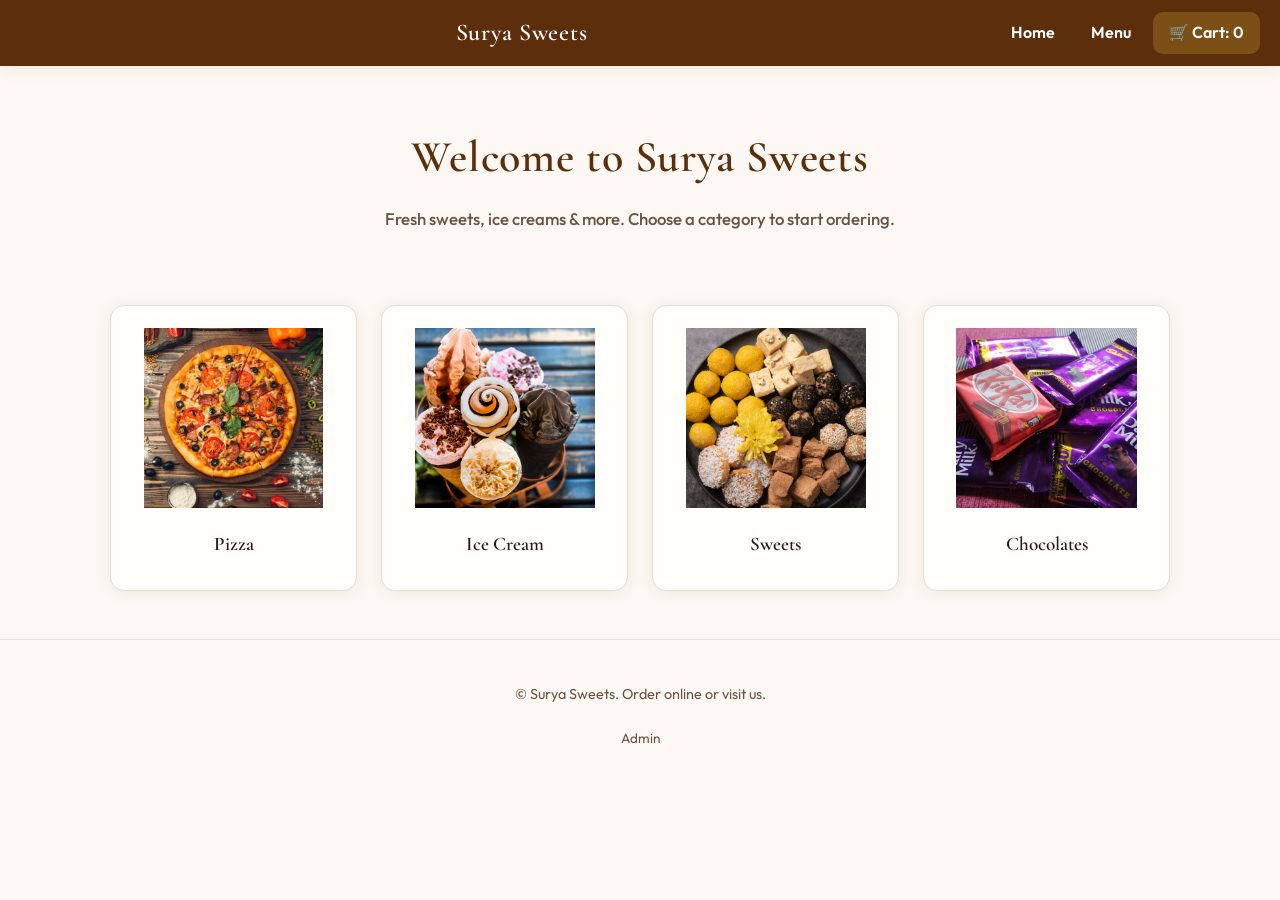
==== index.html @ 2d8f79e2 "Initial commit - SuryaSweets project" ====
<!DOCTYPE html>
<html lang="en">
<head>
    <meta charset="UTF-8">
    <meta name="viewport" content="width=device-width, initial-scale=1.0">
    <title>Surya Sweets</title>
    <link rel="preconnect" href="https://fonts.googleapis.com">
    <link rel="preconnect" href="https://fonts.gstatic.com" crossorigin>
    <link href="https://fonts.googleapis.com/css2?family=Cormorant+Garamond:wght@500;600;700&family=Outfit:wght@400;500;600;700&display=swap" rel="stylesheet">
    <link rel="stylesheet" href="css/style.css">
</head>
<body>

    <!-- Navbar -->
    <header>
        <span class="back-btn placeholder"></span>
        <a href="index.html" class="logo">Surya Sweets</a>
        <button class="nav-toggle" id="navToggle" aria-label="Open menu">
            <span></span><span></span><span></span>
        </button>
        <nav class="main-nav" id="mainNav">
            <a href="index.html">Home</a>
            <a href="menu.html">Menu</a>
            <a href="menu.html" class="cart-link">🛒 Cart: <span id="cartCount">0</span></a>
        </nav>
    </header>

    <!-- Hero Section -->
    <section class="hero">
        <h1>Welcome to Surya Sweets</h1>
        <p>Fresh sweets, ice creams & more. Choose a category to start ordering.</p>
    </section>

    <!-- Category Section -->
    <section class="categories" id="categoryContainer"></section>

    <footer class="site-footer">
        <p>© Surya Sweets. Order online or visit us.</p>
        <a href="admin.html" class="admin-link">Admin</a>
    </footer>

    <script src="js/data.js"></script>
    <script src="js/nav.js"></script>
    <script src="js/script.js"></script>
</body>
</html>
---- css/style.css ----
/* ===== Base & Variables ===== */
:root {
    --color-primary: #8B4513;
    --color-primary-dark: #5D2E0C;
    --color-accent: #C9A227;
    --color-gold: #D4AF37;
    --color-bg: #FDF8F3;
    --color-card: #FFFEFB;
    --color-text: #2C1810;
    --color-muted: #6B5344;
    --color-border: #E8DDD4;
    --shadow: 0 2px 16px rgba(93,46,12,0.08);
    --shadow-hover: 0 8px 32px rgba(93,46,12,0.12);
    --radius: 14px;
    --radius-sm: 10px;
    --font-head: 'Cormorant Garamond', Georgia, serif;
    --font-body: 'Outfit', system-ui, sans-serif;
}

* {
    box-sizing: border-box;
}

body {
    margin: 0;
    font-family: var(--font-body);
    background-color: var(--color-bg);
    color: var(--color-text);
    line-height: 1.6;
    min-height: 100vh;
}

/* ===== Header & Nav ===== */
header {
    display: flex;
    justify-content: space-between;
    align-items: center;
    padding: 12px 20px;
    background: var(--color-primary-dark);
    color: #fff;
    box-shadow: var(--shadow);
    position: sticky;
    top: 0;
    z-index: 100;
}

.back-btn {
    font-size: 0.95rem;
    font-weight: 600;
    color: var(--color-gold);
    text-decoration: none;
    padding: 6px 12px;
    border: 1px solid rgba(212,175,55,0.4);
    border-radius: var(--radius-sm);
}

.back-btn:hover {
    background: rgba(212,175,55,0.15);
    color: #fff;
}

.back-btn.placeholder {
    color: transparent;
    border-color: transparent;
    pointer-events: none;
}

.logo {
    font-family: var(--font-head);
    font-size: 1.5rem;
    font-weight: 600;
    letter-spacing: 0.03em;
    color: #fff;
    text-decoration: none;
}

.logo:hover {
    color: var(--color-gold);
}

.main-nav {
    display: flex;
    align-items: center;
    gap: 8px;
}

.main-nav a {
    color: white;
    text-decoration: none;
    padding: 8px 14px;
    border-radius: var(--radius-sm);
    font-weight: 600;
    transition: background 0.2s;
}

.main-nav a:hover {
    background: rgba(255,255,255,0.2);
}

.cart-link {
    background: rgba(212,175,55,0.25);
    padding: 8px 16px !important;
    border-radius: 999px;
}

/* Mobile nav toggle */
.nav-toggle {
    display: none;
    flex-direction: column;
    justify-content: center;
    gap: 5px;
    width: 40px;
    height: 40px;
    padding: 8px;
    background: transparent;
    border: none;
    cursor: pointer;
    border-radius: var(--radius-sm);
}

.nav-toggle span {
    display: block;
    height: 3px;
    background: white;
    border-radius: 2px;
    transition: 0.3s;
}

.nav-toggle.active span:nth-child(1) {
    transform: rotate(45deg) translate(5px, 5px);
}

.nav-toggle.active span:nth-child(2) {
    opacity: 0;
}

.nav-toggle.active span:nth-child(3) {
    transform: rotate(-45deg) translate(5px, -5px);
}

@media (max-width: 768px) {
    .nav-toggle {
        display: flex;
    }

    .main-nav {
        position: absolute;
        top: 100%;
        left: 0;
        right: 0;
        flex-direction: column;
        background: var(--color-primary-dark);
        padding: 16px;
        gap: 4px;
        box-shadow: var(--shadow);
        transform: translateY(-10px);
        opacity: 0;
        visibility: hidden;
        pointer-events: none;
        transition: 0.25s ease;
    }

    .main-nav.open {
        transform: translateY(0);
        opacity: 1;
        visibility: visible;
        pointer-events: auto;
    }

    .main-nav a {
        width: 100%;
        text-align: center;
        padding: 12px;
    }
}

/* ===== Hero ===== */
.hero {
    text-align: center;
    padding: 56px 24px 48px;
    max-width: 580px;
    margin: 0 auto;
}

.hero h1 {
    font-family: var(--font-head);
    font-size: clamp(2rem, 5vw, 2.75rem);
    font-weight: 600;
    margin: 0 0 14px;
    color: var(--color-primary-dark);
    letter-spacing: 0.02em;
}

.hero p {
    margin: 0;
    color: var(--color-muted);
    font-size: 1.05rem;
    font-weight: 500;
}

/* ===== Categories Grid ===== */
.categories {
    display: grid;
    grid-template-columns: repeat(auto-fit, minmax(240px, 1fr));
    gap: 24px;
    padding: 24px 20px 48px;
    max-width: 1100px;
    margin: 0 auto;
}

.card {
    background: var(--color-card);
    padding: 22px;
    text-align: center;
    border-radius: var(--radius);
    box-shadow: var(--shadow);
    cursor: pointer;
    transition: transform 0.25s, box-shadow 0.25s;
    border: 1px solid var(--color-border);
}

.card:hover {
    transform: translateY(-5px);
    box-shadow: var(--shadow-hover);
}

.card img {
    width: 100%;
    height: 180px;
    object-fit: contain;
    margin-bottom: 14px;
}

.card h3 {
    font-family: var(--font-head);
    font-size: 1.2rem;
    font-weight: 600;
    margin: 0 0 8px;
}

.card p {
    margin: 0;
    color: var(--color-muted);
    font-size: 0.95rem;
}

/* ===== Menu Page Layout ===== */
.menu-page {
    max-width: 1200px;
    margin: 0 auto;
    padding: 20px;
}

.category-title {
    font-family: var(--font-head);
    text-align: center;
    margin: 28px 0 24px;
    font-size: 1.65rem;
    font-weight: 600;
    color: var(--color-primary-dark);
}

.products-grid {
    margin-bottom: 32px;
}

/* Product card extra (price, qty) */
.card .item-total {
    font-weight: 600;
    color: var(--color-primary) !important;
    margin-top: 8px !important;
}

/* Qty box ===== */
.qty-box {
    display: flex;
    align-items: center;
    justify-content: center;
    gap: 12px;
    margin: 12px 0;
}

.qty-box .minus,
.qty-box .plus {
    width: 36px;
    height: 36px;
    border: none;
    border-radius: 50%;
    background: var(--color-primary);
    color: white;
    font-size: 1.25rem;
    font-weight: bold;
    cursor: pointer;
    line-height: 1;
    transition: background 0.2s;
}

.qty-box .minus:hover,
.qty-box .plus:hover {
    background: var(--color-primary-dark);
}

.qty-box .minus:disabled,
.qty-box .plus:disabled {
    opacity: 0.5;
    cursor: not-allowed;
}

.qty-box .qty {
    min-width: 28px;
    font-weight: 700;
    font-size: 1.1rem;
}

/* ===== Order Sidebar ===== */
.order-sidebar {
    background: var(--color-card);
    border-radius: var(--radius);
    padding: 24px;
    box-shadow: var(--shadow);
    margin-top: 24px;
    border: 1px solid var(--color-border);
}

.order-summary h3 {
    margin: 0 0 12px;
    font-size: 1.2rem;
}

.order-summary ul {
    list-style: none;
    padding: 0;
    margin: 0 0 12px;
}

.order-summary ul li {
    padding: 6px 0;
    border-bottom: 1px solid #f0f0f0;
}

.grand-total-text {
    font-size: 1.15rem;
    font-weight: 700;
    margin: 12px 0 16px !important;
    color: var(--color-primary);
}

.order-actions {
    display: flex;
    flex-wrap: wrap;
    gap: 12px;
    margin-top: 16px;
}

.btn {
    padding: 10px 20px;
    border-radius: var(--radius-sm);
    font-weight: 600;
    cursor: pointer;
    border: none;
    font-size: 0.95rem;
    transition: background 0.2s;
}

.btn-secondary {
    background: var(--color-border);
    color: var(--color-text);
    text-decoration: none;
}

.btn-secondary:hover {
    background: #D4C9BC;
}

.checkout-btn {
    padding: 12px 24px;
    font-size: 1rem;
    background: var(--color-primary-dark);
    color: white;
    border: none;
    border-radius: var(--radius-sm);
    cursor: pointer;
    font-weight: 600;
    transition: background 0.2s;
}

.checkout-btn:hover {
    background: var(--color-primary);
}

.print-btn {
    background: var(--color-primary);
}

.print-btn:hover {
    background: var(--color-primary-dark);
}

/* ===== Order Confirmation Page ===== */
.order-confirm-page {
    max-width: 520px;
    margin: 0 auto;
    padding: 32px 20px;
    text-align: center;
}

.confirm-title {
    font-family: var(--font-head);
    font-size: 1.85rem;
    font-weight: 600;
    margin-bottom: 16px;
    color: var(--color-primary-dark);
}

.order-meta {
    margin: 8px 0;
    color: var(--color-muted);
}

.order-summary-final {
    margin-top: 28px;
    text-align: left;
}

.order-summary-final h3 {
    text-align: center;
}

.final-total {
    margin-top: 16px;
    color: var(--color-primary);
}

.order-confirm-page .order-actions {
    justify-content: center;
    margin-top: 24px;
}

.order-confirm-page .btn-secondary {
    display: inline-block;
    text-decoration: none;
    line-height: 2.6;
}

/* ===== Footer ===== */
.site-footer {
    text-align: center;
    padding: 28px 20px;
    color: var(--color-muted);
    font-size: 0.9rem;
    border-top: 1px solid var(--color-border);
}

.site-footer .admin-link {
    display: inline-block;
    margin-top: 8px;
    font-size: 0.85rem;
    color: var(--color-muted);
    text-decoration: none;
}

.site-footer .admin-link:hover {
    color: var(--color-primary);
}

/* ===== Responsive ===== */
@media (min-width: 769px) {
    .menu-page {
        display: grid;
        grid-template-columns: 1fr 320px;
        gap: 32px;
        align-items: start;
    }

    .menu-page .category-title,
    .menu-page .products-grid {
        grid-column: 1;
    }

    .menu-page .order-sidebar {
        grid-column: 2;
        grid-row: 1 / 3;
        margin-top: 0;
        position: sticky;
        top: 90px;
    }
}

@media (max-width: 480px) {
    .categories {
        grid-template-columns: 1fr;
        padding: 16px;
    }

    .card img {
        height: 160px;
    }

    .hero {
        padding: 32px 16px;
    }
}

/* ===== Payment Page ===== */
.payment-page {
    max-width: 420px;
    margin: 0 auto;
    padding: 24px 20px 48px;
    text-align: center;
}

.payment-title {
    font-family: var(--font-head);
    margin-bottom: 20px;
    font-size: 1.65rem;
    font-weight: 600;
    color: var(--color-primary-dark);
}

.payment-summary {
    margin-bottom: 24px;
    text-align: left;
}

.pay-amount {
    font-size: 1.25rem;
    margin: 12px 0 !important;
}

.upi-box {
    background: var(--color-card);
    padding: 24px;
    border-radius: var(--radius);
    box-shadow: var(--shadow);
    margin-bottom: 20px;
    border: 1px solid var(--color-border);
}

.upi-hint {
    font-size: 0.9rem;
    color: var(--color-muted);
    margin-bottom: 16px;
}

.qr-wrap {
    margin: 16px 0;
}

.qr-image {
    max-width: 220px;
    width: 100%;
    height: auto;
    border-radius: var(--radius-sm);
}

.upi-id {
    margin: 12px 0;
    font-size: 1rem;
}

.upi-link-btn {
    display: inline-block;
    margin-top: 8px;
    padding: 12px 20px;
    background: var(--color-primary-dark);
    color: white;
    text-decoration: none;
    border-radius: var(--radius-sm);
    font-weight: 600;
}

.upi-link-btn:hover {
    background: var(--color-primary);
    color: white;
}

.after-pay-text {
    color: var(--color-muted);
    margin-bottom: 12px;
}

.paid-btn {
    margin-top: 8px;
}

.page-actions {
    display: flex;
    flex-wrap: wrap;
    justify-content: center;
    gap: 12px;
    margin-top: 24px;
}

.page-actions .btn {
    text-decoration: none;
}

/* ===== Out of stock ===== */
.card.out-of-stock {
    opacity: 0.85;
}

.card.out-of-stock .qty-box .plus {
    cursor: not-allowed;
}

.stock-badge {
    color: #b91c1c;
    font-weight: 600;
    font-size: 0.9rem;
    margin: 4px 0 !important;
}

/* ===== Admin ===== */
.admin-body {
    min-height: 100vh;
    display: flex;
    align-items: center;
    justify-content: center;
    background: linear-gradient(135deg, #1e293b 0%, #334155 100%);
    padding: 20px;
}

.admin-login-box {
    background: var(--color-card);
    padding: 32px;
    border-radius: var(--radius);
    box-shadow: 0 20px 50px rgba(0,0,0,0.3);
    width: 100%;
    max-width: 360px;
}

.admin-login-box h1 {
    margin: 0 0 8px;
    font-size: 1.5rem;
}

.admin-hint {
    color: var(--color-muted);
    margin-bottom: 20px;
    font-size: 0.9rem;
}

.admin-login-box label {
    display: block;
    margin: 12px 0 4px;
    font-weight: 600;
}

.admin-login-box input {
    width: 100%;
    padding: 10px 12px;
    border: 1px solid #e5e7eb;
    border-radius: var(--radius-sm);
    font-size: 1rem;
    margin-bottom: 8px;
}

.admin-login-box button[type="submit"] {
    width: 100%;
    margin-top: 16px;
}

.admin-default {
    font-size: 0.85rem;
    color: var(--color-muted);
    margin-top: 16px;
}

.back-store {
    display: inline-block;
    margin-top: 16px;
    color: var(--color-primary);
    text-decoration: none;
}

.admin-dashboard-body .admin-header {
    background: #1e293b;
}

.admin-main {
    max-width: 900px;
    margin: 0 auto;
    padding: 24px 20px;
}

.admin-tabs {
    display: flex;
    gap: 8px;
    margin-bottom: 24px;
    flex-wrap: wrap;
}

.admin-tab {
    padding: 10px 20px;
    border: none;
    background: #e2e8f0;
    border-radius: var(--radius-sm);
    cursor: pointer;
    font-weight: 600;
}

.admin-tab.active {
    background: var(--color-primary);
    color: white;
}

.admin-panel {
    display: none;
    background: var(--color-card);
    padding: 24px;
    border-radius: var(--radius);
    box-shadow: var(--shadow);
}

.admin-panel.active {
    display: block;
}

.admin-panel h2 {
    margin-top: 0;
    margin-bottom: 16px;
}

.admin-form {
    display: flex;
    flex-wrap: wrap;
    gap: 10px;
    align-items: center;
    margin-bottom: 20px;
}

.admin-form input[type="text"],
.admin-form input[type="number"] {
    padding: 8px 12px;
    border: 1px solid #e5e7eb;
    border-radius: var(--radius-sm);
    min-width: 120px;
}

.admin-form-block {
    flex-direction: column;
    align-items: flex-start;
}

.img-input-group {
    display: flex;
    flex-wrap: wrap;
    align-items: center;
    gap: 8px 12px;
}

.img-mode-label { font-weight: 600; }
.radio-opt { font-weight: normal; cursor: pointer; }
.img-url-input { min-width: 200px; }

.img-adjust-group {
    display: flex;
    align-items: center;
    gap: 8px;
}

.admin-thumb {
    width: 48px;
    height: 48px;
    object-fit: cover;
    border-radius: 6px;
    vertical-align: middle;
}

.admin-list {
    list-style: none;
    padding: 0;
    margin: 0;
}

.admin-list-item {
    display: flex;
    flex-wrap: wrap;
    align-items: center;
    gap: 10px;
    padding: 10px 0;
    border-bottom: 1px solid #f0f0f0;
}

.admin-list-item .img-path {
    font-size: 0.85rem;
    color: var(--color-muted);
}

.btn-small {
    padding: 4px 10px;
    font-size: 0.85rem;
    border-radius: 6px;
    border: none;
    cursor: pointer;
}

.btn-danger {
    background: #ef4444;
    color: white;
}

.btn-danger:hover {
    background: #dc2626;
}

.stock-tag {
    font-size: 0.8rem;
    padding: 2px 8px;
    border-radius: 4px;
}

.stock-tag.in {
    background: #dcfce7;
    color: #166534;
}

.stock-tag.out {
    background: #fee2e2;
    color: #b91c1c;
}

.toggle-stock {
    background: #3b82f6;
    color: white;
}

.orders-table-wrap {
    overflow-x: auto;
}

.orders-table {
    width: 100%;
    border-collapse: collapse;
}

.orders-table th,
.orders-table td {
    padding: 10px 12px;
    text-align: left;
    border-bottom: 1px solid #e5e7eb;
}

.orders-table th {
    background: #f8fafc;
    font-weight: 600;
}

.stock-label {
    display: flex;
    align-items: center;
    gap: 6px;
    font-weight: normal;
}

/* ===== Print (Receipt) ===== */
@media print {
    header,
    .nav-toggle,
    .back-btn,
    .order-actions,
    .page-actions,
    .btn,
    .checkout-btn {
        display: none !important;
    }

    body {
        background: white;
    }

    .order-confirm-page {
        max-width: 100%;
    }

    .order-summary-final {
        border: 1px solid #ccc;
        padding: 16px;
    }
}
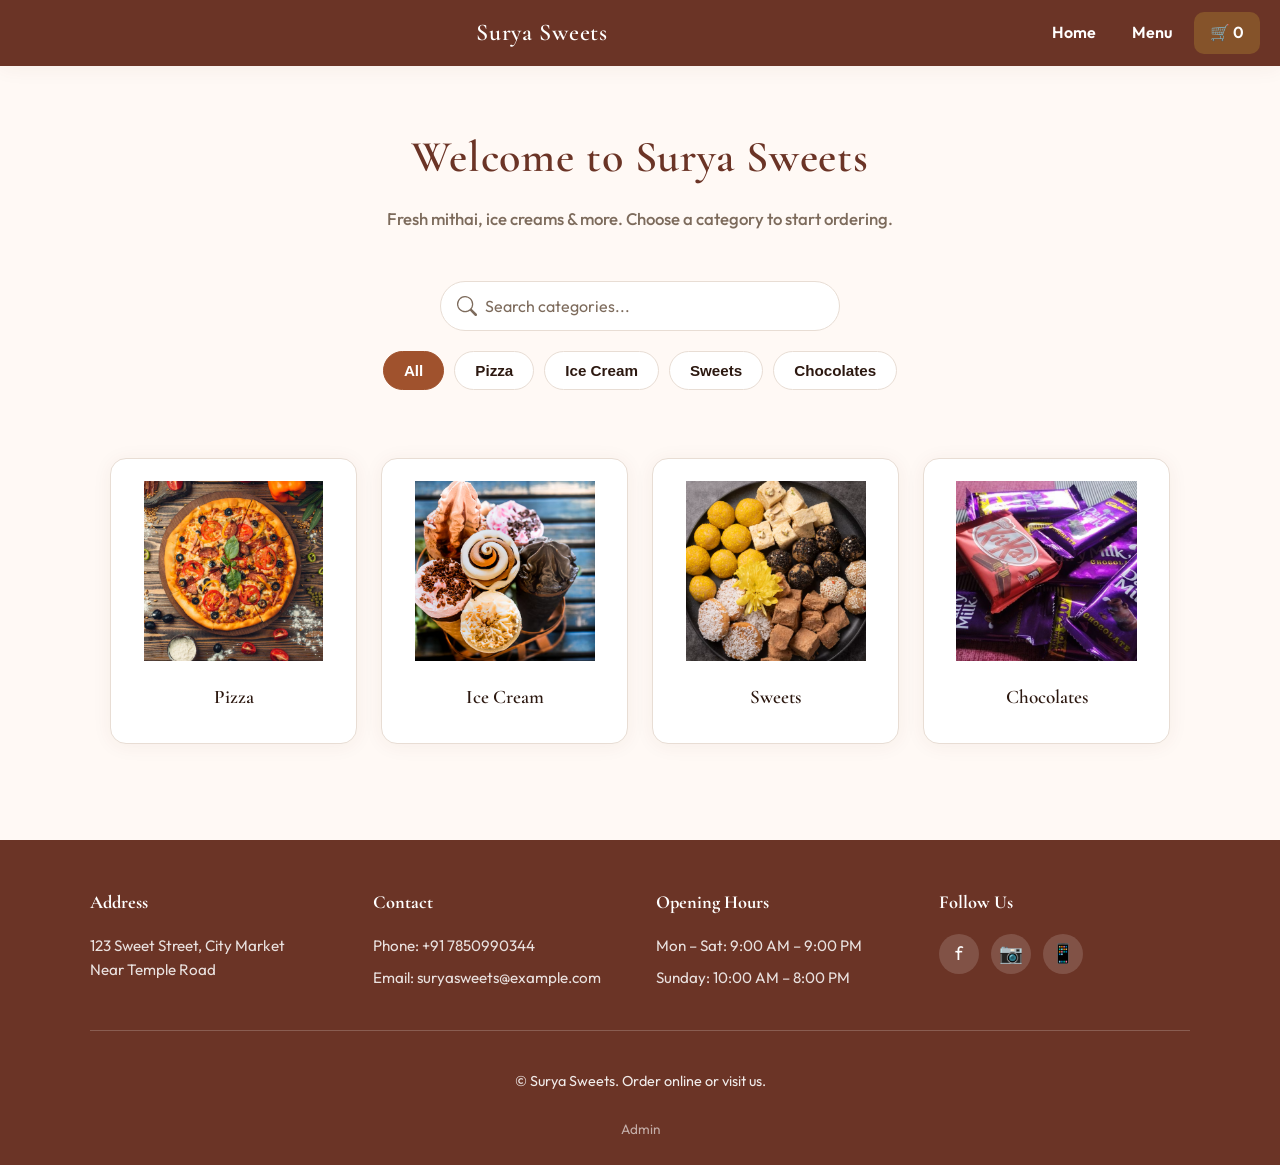
==== commit c3926f92: "Update SuryaSweets project" ====
--- a/index.html
+++ b/index.html
@@ -3,7 +3,7 @@
 <head>
     <meta charset="UTF-8">
     <meta name="viewport" content="width=device-width, initial-scale=1.0">
-    <title>Surya Sweets</title>
+    <title>Surya Sweets – Fresh Mithai & More</title>
     <link rel="preconnect" href="https://fonts.googleapis.com">
     <link rel="preconnect" href="https://fonts.gstatic.com" crossorigin>
     <link href="https://fonts.googleapis.com/css2?family=Cormorant+Garamond:wght@500;600;700&family=Outfit:wght@400;500;600;700&display=swap" rel="stylesheet">
@@ -11,7 +11,7 @@
 </head>
 <body>
 
-    <!-- Navbar -->
+    <!-- Sticky Navbar -->
     <header>
         <span class="back-btn placeholder"></span>
         <a href="index.html" class="logo">Surya Sweets</a>
@@ -21,22 +21,59 @@
         <nav class="main-nav" id="mainNav">
             <a href="index.html">Home</a>
             <a href="menu.html">Menu</a>
-            <a href="menu.html" class="cart-link">🛒 Cart: <span id="cartCount">0</span></a>
+            <a href="menu.html" class="cart-link">🛒 <span id="cartCount">0</span></a>
         </nav>
     </header>
 
-    <!-- Hero Section -->
+    <!-- Hero -->
     <section class="hero">
         <h1>Welcome to Surya Sweets</h1>
-        <p>Fresh sweets, ice creams & more. Choose a category to start ordering.</p>
+        <p>Fresh mithai, ice creams & more. Choose a category to start ordering.</p>
     </section>
 
-    <!-- Category Section -->
+    <!-- Search & category filters -->
+    <div class="search-filters-wrap">
+        <div class="search-bar-wrap">
+            <input type="text" id="searchCategories" placeholder="Search categories..." aria-label="Search categories">
+        </div>
+        <div class="category-filters" id="categoryFilters">
+            <button type="button" class="filter-btn active" data-category="">All</button>
+        </div>
+    </div>
+
+    <!-- Category grid -->
     <section class="categories" id="categoryContainer"></section>
 
+    <!-- Professional footer -->
     <footer class="site-footer">
-        <p>© Surya Sweets. Order online or visit us.</p>
-        <a href="admin.html" class="admin-link">Admin</a>
+        <div class="footer-grid">
+            <div>
+                <h4>Address</h4>
+                <p>123 Sweet Street, City Market<br>Near Temple Road</p>
+            </div>
+            <div>
+                <h4>Contact</h4>
+                <p>Phone: +91 7850990344</p>
+                <p>Email: suryasweets@example.com</p>
+            </div>
+            <div>
+                <h4>Opening Hours</h4>
+                <p>Mon – Sat: 9:00 AM – 9:00 PM</p>
+                <p>Sunday: 10:00 AM – 8:00 PM</p>
+            </div>
+            <div>
+                <h4>Follow Us</h4>
+                <div class="footer-social">
+                    <a href="#" aria-label="Facebook">f</a>
+                    <a href="#" aria-label="Instagram">📷</a>
+                    <a href="#" aria-label="WhatsApp">📱</a>
+                </div>
+            </div>
+        </div>
+        <div class="footer-bottom">
+            <p>© Surya Sweets. Order online or visit us.</p>
+            <a href="admin.html" class="admin-link">Admin</a>
+        </div>
     </footer>
 
     <script src="js/data.js"></script>
--- a/css/style.css
+++ b/css/style.css
@@ -1,20 +1,26 @@
 /* ===== Base & Variables ===== */
 :root {
-    --color-primary: #8B4513;
-    --color-primary-dark: #5D2E0C;
-    --color-accent: #C9A227;
-    --color-gold: #D4AF37;
-    --color-bg: #FDF8F3;
-    --color-card: #FFFEFB;
+    /* Sweets shop palette: cream, pink, light brown */
+    --color-primary: #A0522D;
+    --color-primary-dark: #6B3426;
+    --color-accent: #E8B4B8;
+    --color-pink: #F5D0C5;
+    --color-cream: #FFF9F5;
+    --color-cream-dark: #FDF0E8;
+    --color-gold: #C9A227;
+    --color-bg: var(--color-cream);
+    --color-card: #FFFFFF;
     --color-text: #2C1810;
-    --color-muted: #6B5344;
+    --color-muted: #7D6B5C;
     --color-border: #E8DDD4;
-    --shadow: 0 2px 16px rgba(93,46,12,0.08);
-    --shadow-hover: 0 8px 32px rgba(93,46,12,0.12);
-    --radius: 14px;
+    --shadow: 0 2px 20px rgba(107,52,38,0.06);
+    --shadow-hover: 0 12px 36px rgba(107,52,38,0.12);
+    --radius: 16px;
     --radius-sm: 10px;
     --font-head: 'Cormorant Garamond', Georgia, serif;
     --font-body: 'Outfit', system-ui, sans-serif;
+    --cart-panel-width: 360px;
+    --transition: 0.3s ease;
 }
 
 * {
@@ -101,6 +107,21 @@
     background: rgba(212,175,55,0.25);
     padding: 8px 16px !important;
     border-radius: 999px;
+}
+.cart-trigger {
+    font: inherit;
+    color: inherit;
+    cursor: pointer;
+}
+.main-nav .cart-trigger {
+    border: none;
+    background: rgba(212,175,55,0.25);
+    padding: 8px 16px;
+    border-radius: 999px;
+    font-weight: 600;
+}
+.main-nav .cart-trigger:hover {
+    background: rgba(255,255,255,0.2);
 }
 
 /* Mobile nav toggle */
@@ -198,6 +219,60 @@
     font-weight: 500;
 }
 
+/* ===== Search & filters (home) ===== */
+.search-filters-wrap {
+    max-width: 1100px;
+    margin: 0 auto;
+    padding: 0 20px 20px;
+}
+.search-bar-wrap {
+    margin-bottom: 20px;
+}
+.search-bar-wrap input {
+    width: 100%;
+    max-width: 400px;
+    margin: 0 auto;
+    display: block;
+    padding: 14px 20px 14px 44px;
+    border: 1px solid var(--color-border);
+    border-radius: 999px;
+    font-size: 1rem;
+    font-family: var(--font-body);
+    background: var(--color-card) url("data:image/svg+xml,%3Csvg xmlns='http://www.w3.org/2000/svg' width='20' height='20' fill='%237D6B5C' viewBox='0 0 16 16'%3E%3Cpath d='M11.742 10.344a6.5 6.5 0 1 0-1.397 1.398h-.001c.03.04.062.078.098.115l3.85 3.85a1 1 0 0 0 1.415-1.414l-3.85-3.85a1.007 1.007 0 0 0-.115-.1zM12 6.5a5.5 5.5 0 1 1-11 0 5.5 5.5 0 0 1 11 0z'/%3E%3C/svg%3E") no-repeat 16px center;
+}
+.search-bar-wrap input::placeholder {
+    color: var(--color-muted);
+}
+.search-bar-wrap input:focus {
+    outline: none;
+    border-color: var(--color-primary);
+    box-shadow: 0 0 0 3px rgba(160,82,45,0.15);
+}
+.category-filters {
+    display: flex;
+    flex-wrap: wrap;
+    justify-content: center;
+    gap: 10px;
+    margin-bottom: 24px;
+}
+.category-filters .filter-btn {
+    padding: 10px 20px;
+    border: 1px solid var(--color-border);
+    border-radius: 999px;
+    background: var(--color-card);
+    color: var(--color-text);
+    font-weight: 600;
+    font-size: 0.95rem;
+    cursor: pointer;
+    transition: background var(--transition), color var(--transition), border-color var(--transition);
+}
+.category-filters .filter-btn:hover,
+.category-filters .filter-btn.active {
+    background: var(--color-primary);
+    color: #fff;
+    border-color: var(--color-primary);
+}
+
 /* ===== Categories Grid ===== */
 .categories {
     display: grid;
@@ -207,6 +282,20 @@
     max-width: 1100px;
     margin: 0 auto;
 }
+/* Staggered fade-in for cards */
+.categories .card {
+    animation: cardFadeIn 0.5s ease backwards;
+}
+.categories .card:nth-child(1) { animation-delay: 0.05s; }
+.categories .card:nth-child(2) { animation-delay: 0.1s; }
+.categories .card:nth-child(3) { animation-delay: 0.15s; }
+.categories .card:nth-child(4) { animation-delay: 0.2s; }
+.categories .card:nth-child(5) { animation-delay: 0.25s; }
+.categories .card:nth-child(6) { animation-delay: 0.3s; }
+@keyframes cardFadeIn {
+    from { opacity: 0; transform: translateY(16px); }
+    to { opacity: 1; transform: translateY(0); }
+}
 
 .card {
     background: var(--color-card);
@@ -215,12 +304,12 @@
     border-radius: var(--radius);
     box-shadow: var(--shadow);
     cursor: pointer;
-    transition: transform 0.25s, box-shadow 0.25s;
+    transition: transform var(--transition), box-shadow var(--transition);
     border: 1px solid var(--color-border);
 }
 
 .card:hover {
-    transform: translateY(-5px);
+    transform: translateY(-6px);
     box-shadow: var(--shadow-hover);
 }
 
@@ -229,6 +318,9 @@
     height: 180px;
     object-fit: contain;
     margin-bottom: 14px;
+}
+.card img[data-loading] {
+    background: var(--color-cream-dark);
 }
 
 .card h3 {
@@ -311,6 +403,31 @@
     font-weight: 700;
     font-size: 1.1rem;
 }
+/* Add to Cart button on product cards */
+.add-to-cart-btn {
+    margin-top: 12px;
+    padding: 10px 20px;
+    width: 100%;
+    max-width: 160px;
+    border: none;
+    border-radius: var(--radius-sm);
+    background: var(--color-primary);
+    color: #fff;
+    font-weight: 600;
+    cursor: pointer;
+    transition: transform 0.2s, background 0.2s;
+}
+.add-to-cart-btn:hover {
+    background: var(--color-primary-dark);
+    transform: scale(1.02);
+}
+.add-to-cart-btn:active {
+    transform: scale(0.98);
+}
+/* Product cards in menu: stagger animation */
+.products-grid .card {
+    animation: cardFadeIn 0.4s ease backwards;
+}
 
 /* ===== Order Sidebar ===== */
 .order-sidebar {
@@ -442,25 +559,224 @@
     line-height: 2.6;
 }
 
-/* ===== Footer ===== */
+/* ===== Sliding Cart Panel ===== */
+.cart-overlay {
+    position: fixed;
+    inset: 0;
+    background: rgba(0,0,0,0.4);
+    z-index: 200;
+    opacity: 0;
+    visibility: hidden;
+    transition: opacity var(--transition), visibility var(--transition);
+}
+.cart-overlay.open {
+    opacity: 1;
+    visibility: visible;
+}
+.cart-panel {
+    position: fixed;
+    top: 0;
+    right: 0;
+    width: 100%;
+    max-width: var(--cart-panel-width);
+    height: 100%;
+    background: var(--color-card);
+    box-shadow: -4px 0 24px rgba(0,0,0,0.12);
+    z-index: 201;
+    display: flex;
+    flex-direction: column;
+    transform: translateX(100%);
+    transition: transform var(--transition);
+}
+.cart-overlay.open .cart-panel {
+    transform: translateX(0);
+}
+.cart-panel-header {
+    display: flex;
+    justify-content: space-between;
+    align-items: center;
+    padding: 20px;
+    border-bottom: 1px solid var(--color-border);
+}
+.cart-panel-header h3 {
+    margin: 0;
+    font-family: var(--font-head);
+    font-size: 1.35rem;
+}
+.cart-panel-close {
+    width: 40px;
+    height: 40px;
+    border: none;
+    background: var(--color-cream-dark);
+    border-radius: 50%;
+    cursor: pointer;
+    font-size: 1.25rem;
+    line-height: 1;
+}
+.cart-panel-body {
+    flex: 1;
+    overflow-y: auto;
+    padding: 16px;
+}
+.cart-panel-item {
+    display: flex;
+    gap: 12px;
+    padding: 12px 0;
+    border-bottom: 1px solid var(--color-border);
+}
+.cart-panel-item img {
+    width: 64px;
+    height: 64px;
+    object-fit: contain;
+    border-radius: var(--radius-sm);
+    background: var(--color-cream-dark);
+}
+.cart-panel-item-details {
+    flex: 1;
+    min-width: 0;
+}
+.cart-panel-item-details .name { font-weight: 600; margin: 0 0 4px; }
+.cart-panel-item-details .qty-price { font-size: 0.9rem; color: var(--color-muted); }
+.cart-panel-footer {
+    padding: 20px;
+    border-top: 1px solid var(--color-border);
+}
+.cart-panel-grand-total {
+    font-size: 1.2rem;
+    font-weight: 700;
+    margin-bottom: 16px;
+    color: var(--color-primary);
+}
+.cart-panel-actions {
+    display: flex;
+    flex-direction: column;
+    gap: 10px;
+}
+.cart-panel-actions .btn { text-align: center; text-decoration: none; }
+
+/* ===== Toast ===== */
+.toast-container {
+    position: fixed;
+    bottom: 24px;
+    left: 50%;
+    transform: translateX(-50%);
+    z-index: 300;
+    display: flex;
+    flex-direction: column;
+    gap: 8px;
+    pointer-events: none;
+}
+.toast {
+    padding: 14px 24px;
+    background: var(--color-primary-dark);
+    color: #fff;
+    border-radius: var(--radius-sm);
+    font-weight: 500;
+    box-shadow: var(--shadow-hover);
+    animation: toastIn 0.35s ease;
+}
+@keyframes toastIn {
+    from { opacity: 0; transform: translateY(12px); }
+    to { opacity: 1; transform: translateY(0); }
+}
+
+/* ===== Loading overlay ===== */
+.loading-overlay {
+    position: fixed;
+    inset: 0;
+    background: rgba(255,249,245,0.9);
+    z-index: 150;
+    display: flex;
+    align-items: center;
+    justify-content: center;
+    opacity: 0;
+    visibility: hidden;
+    transition: opacity 0.25s, visibility 0.25s;
+}
+.loading-overlay.visible {
+    opacity: 1;
+    visibility: visible;
+}
+.loading-spinner {
+    width: 48px;
+    height: 48px;
+    border: 4px solid var(--color-border);
+    border-top-color: var(--color-primary);
+    border-radius: 50%;
+    animation: spin 0.8s linear infinite;
+}
+@keyframes spin {
+    to { transform: rotate(360deg); }
+}
+
+/* ===== Footer (professional) ===== */
 .site-footer {
+    background: var(--color-primary-dark);
+    color: rgba(255,255,255,0.9);
+    padding: 48px 24px 24px;
+    margin-top: 48px;
+}
+.footer-grid {
+    max-width: 1100px;
+    margin: 0 auto;
+    display: grid;
+    grid-template-columns: repeat(auto-fit, minmax(220px, 1fr));
+    gap: 32px;
+    margin-bottom: 32px;
+}
+.footer-grid h4 {
+    font-family: var(--font-head);
+    font-size: 1.15rem;
+    margin: 0 0 16px;
+    color: #fff;
+}
+.footer-grid p,
+.footer-grid a {
+    margin: 0 0 8px;
+    font-size: 0.95rem;
+    color: rgba(255,255,255,0.85);
+    text-decoration: none;
+}
+.footer-grid a:hover {
+    color: var(--color-pink);
+}
+.footer-bottom {
+    max-width: 1100px;
+    margin: 0 auto;
+    padding-top: 24px;
+    border-top: 1px solid rgba(255,255,255,0.2);
     text-align: center;
-    padding: 28px 20px;
-    color: var(--color-muted);
     font-size: 0.9rem;
-    border-top: 1px solid var(--color-border);
-}
-
+}
+.footer-social {
+    display: flex;
+    gap: 12px;
+    margin-top: 12px;
+}
+.footer-social a {
+    width: 40px;
+    height: 40px;
+    border-radius: 50%;
+    background: rgba(255,255,255,0.15);
+    display: flex;
+    align-items: center;
+    justify-content: center;
+    color: #fff;
+    font-size: 1.2rem;
+}
+.footer-social a:hover {
+    background: var(--color-gold);
+    color: var(--color-primary-dark);
+}
 .site-footer .admin-link {
     display: inline-block;
-    margin-top: 8px;
+    margin-top: 12px;
     font-size: 0.85rem;
-    color: var(--color-muted);
+    color: rgba(255,255,255,0.6);
     text-decoration: none;
 }
-
 .site-footer .admin-link:hover {
-    color: var(--color-primary);
+    color: var(--color-pink);
 }
 
 /* ===== Responsive ===== */
@@ -473,17 +789,22 @@
     }
 
     .menu-page .category-title,
+    .menu-page .menu-filters,
     .menu-page .products-grid {
         grid-column: 1;
     }
 
     .menu-page .order-sidebar {
         grid-column: 2;
-        grid-row: 1 / 3;
+        grid-row: 1 / 4;
         margin-top: 0;
         position: sticky;
         top: 90px;
     }
+}
+
+.menu-filters {
+    margin-bottom: 20px;
 }
 
 @media (max-width: 480px) {
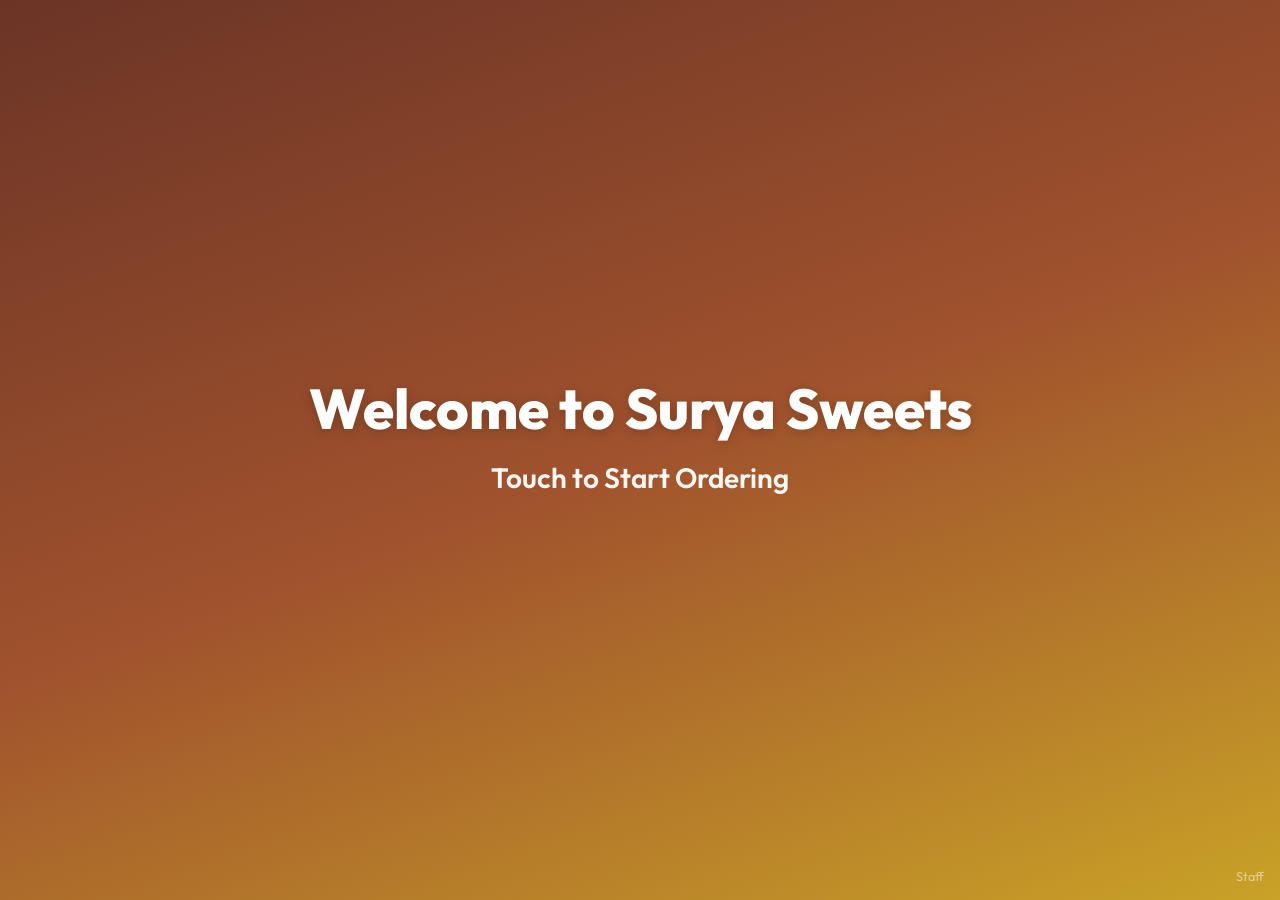
==== commit 01740b23: "update" ====
--- a/index.html
+++ b/index.html
@@ -2,82 +2,127 @@
 <html lang="en">
 <head>
     <meta charset="UTF-8">
-    <meta name="viewport" content="width=device-width, initial-scale=1.0">
-    <title>Surya Sweets – Fresh Mithai & More</title>
+    <meta name="viewport" content="width=device-width, initial-scale=1.0, user-scalable=no">
+    <meta name="theme-color" content="#6B3426">
+    <title>Surya Sweets – Self Order Kiosk</title>
     <link rel="preconnect" href="https://fonts.googleapis.com">
     <link rel="preconnect" href="https://fonts.gstatic.com" crossorigin>
-    <link href="https://fonts.googleapis.com/css2?family=Cormorant+Garamond:wght@500;600;700&family=Outfit:wght@400;500;600;700&display=swap" rel="stylesheet">
-    <link rel="stylesheet" href="css/style.css">
+    <link href="https://fonts.googleapis.com/css2?family=Outfit:wght@500;600;700;800&display=swap" rel="stylesheet">
+    <link rel="stylesheet" href="css/kiosk.css">
 </head>
-<body>
+<body class="kiosk-body">
 
-    <!-- Sticky Navbar -->
-    <header>
-        <span class="back-btn placeholder"></span>
-        <a href="index.html" class="logo">Surya Sweets</a>
-        <button class="nav-toggle" id="navToggle" aria-label="Open menu">
-            <span></span><span></span><span></span>
-        </button>
-        <nav class="main-nav" id="mainNav">
-            <a href="index.html">Home</a>
-            <a href="menu.html">Menu</a>
-            <a href="menu.html" class="cart-link">🛒 <span id="cartCount">0</span></a>
-        </nav>
-    </header>
-
-    <!-- Hero -->
-    <section class="hero">
-        <h1>Welcome to Surya Sweets</h1>
-        <p>Fresh mithai, ice creams & more. Choose a category to start ordering.</p>
+    <!-- ========== WELCOME SCREEN ========== -->
+    <section id="view-welcome" class="kiosk-view active">
+        <div class="welcome-content">
+            <h1 class="welcome-title">Welcome to Surya Sweets</h1>
+            <p class="welcome-subtitle">Touch to Start Ordering</p>
+            <button type="button" class="welcome-tap-area" id="btnStartOrder" aria-label="Start ordering"></button>
+        </div>
+        <a href="admin.html" class="kiosk-admin-link">Staff</a>
     </section>
 
-    <!-- Search & category filters -->
-    <div class="search-filters-wrap">
-        <div class="search-bar-wrap">
-            <input type="text" id="searchCategories" placeholder="Search categories..." aria-label="Search categories">
+    <!-- ========== CATEGORIES SCREEN ========== -->
+    <section id="view-categories" class="kiosk-view">
+        <header class="kiosk-header">
+            <button type="button" class="kiosk-back" id="btnBackToWelcome" aria-label="Back">←</button>
+            <h2 class="kiosk-title">Choose Category</h2>
+            <div class="kiosk-cart-wrap">
+                <button type="button" class="kiosk-cart-btn" id="btnOpenCart" aria-label="Open cart">
+                    <span class="kiosk-cart-icon">🛒</span>
+                    <span class="kiosk-cart-count" id="cartCount">0</span>
+                </button>
+            </div>
+        </header>
+        <div class="kiosk-content">
+            <div class="category-grid" id="categoryGrid"></div>
         </div>
-        <div class="category-filters" id="categoryFilters">
-            <button type="button" class="filter-btn active" data-category="">All</button>
+    </section>
+
+    <!-- ========== PRODUCTS SCREEN ========== -->
+    <section id="view-products" class="kiosk-view">
+        <header class="kiosk-header">
+            <button type="button" class="kiosk-back" id="btnBackToCategories" aria-label="Back">←</button>
+            <h2 class="kiosk-title" id="productsCategoryTitle">Products</h2>
+            <div class="kiosk-cart-wrap">
+                <button type="button" class="kiosk-cart-btn" id="btnOpenCartFromProducts" aria-label="Open cart">
+                    <span class="kiosk-cart-icon">🛒</span>
+                    <span class="kiosk-cart-count" id="cartCountProducts">0</span>
+                </button>
+            </div>
+        </header>
+        <div class="kiosk-content">
+            <div class="products-grid" id="productsGrid"></div>
         </div>
-    </div>
+    </section>
 
-    <!-- Category grid -->
-    <section class="categories" id="categoryContainer"></section>
-
-    <!-- Professional footer -->
-    <footer class="site-footer">
-        <div class="footer-grid">
-            <div>
-                <h4>Address</h4>
-                <p>123 Sweet Street, City Market<br>Near Temple Road</p>
-            </div>
-            <div>
-                <h4>Contact</h4>
-                <p>Phone: +91 7850990344</p>
-                <p>Email: suryasweets@example.com</p>
-            </div>
-            <div>
-                <h4>Opening Hours</h4>
-                <p>Mon – Sat: 9:00 AM – 9:00 PM</p>
-                <p>Sunday: 10:00 AM – 8:00 PM</p>
-            </div>
-            <div>
-                <h4>Follow Us</h4>
-                <div class="footer-social">
-                    <a href="#" aria-label="Facebook">f</a>
-                    <a href="#" aria-label="Instagram">📷</a>
-                    <a href="#" aria-label="WhatsApp">📱</a>
-                </div>
+    <!-- ========== CART SCREEN ========== -->
+    <section id="view-cart" class="kiosk-view">
+        <header class="kiosk-header">
+            <button type="button" class="kiosk-back" id="btnCloseCart" aria-label="Back">←</button>
+            <h2 class="kiosk-title">Your Cart</h2>
+        </header>
+        <div class="kiosk-content cart-content">
+            <ul class="cart-list" id="cartList"></ul>
+            <p class="cart-grand-total">Grand Total: ₹<span id="cartGrandTotal">0</span></p>
+            <div class="cart-actions">
+                <button type="button" class="kiosk-btn kiosk-btn-secondary" id="btnClearCart">Clear Cart</button>
+                <button type="button" class="kiosk-btn kiosk-btn-primary" id="btnProceedToPayment">Proceed to Payment</button>
             </div>
         </div>
-        <div class="footer-bottom">
-            <p>© Surya Sweets. Order online or visit us.</p>
-            <a href="admin.html" class="admin-link">Admin</a>
+    </section>
+
+    <!-- ========== PAYMENT SCREEN ========== -->
+    <section id="view-payment" class="kiosk-view">
+        <header class="kiosk-header">
+            <button type="button" class="kiosk-back" id="btnBackFromPayment" aria-label="Back">←</button>
+            <h2 class="kiosk-title">Scan QR to Pay</h2>
+        </header>
+        <div class="kiosk-content payment-content">
+            <p class="payment-total">Total Amount: <strong>₹<span id="paymentTotalAmount">0</span></strong></p>
+            <div class="payment-qr-placeholder" id="paymentQrPlaceholder">
+                <img src="assets/scan.jpeg" alt="UPI QR Code">
+                <!-- <span>QR Code</span> -->
+                <small>Scan with UPI app</small>
+            </div>
+            <button type="button" class="kiosk-btn kiosk-btn-primary kiosk-btn-large" id="btnIHavePaid">I Have Paid</button>
         </div>
-    </footer>
+    </section>
 
-    <script src="js/data.js"></script>
-    <script src="js/nav.js"></script>
-    <script src="js/script.js"></script>
+    <!-- ========== PAYMENT SUCCESS SCREEN ========== -->
+    <section id="view-success" class="kiosk-view">
+        <div class="success-content">
+            <div class="success-icon">✓</div>
+            <h1 class="success-title">Payment Successful</h1>
+            <p class="success-msg">Printing Bill...</p>
+        </div>
+    </section>
+
+    <!-- ========== RECEIPT SCREEN ========== -->
+    <section id="view-receipt" class="kiosk-view">
+        <header class="kiosk-header">
+            <h2 class="kiosk-title">Your Bill</h2>
+        </header>
+        <div class="kiosk-content receipt-content">
+            <div class="receipt-paper" id="receiptPaper">
+                <h3 class="receipt-shop">Surya Sweets</h3>
+                <p class="receipt-address">Beawar, Rajasthan</p>
+                <p class="receipt-meta">Order No: <span id="receiptOrderNo"></span></p>
+                <p class="receipt-meta">Date & Time: <span id="receiptDateTime"></span></p>
+                <hr class="receipt-hr">
+                <ul class="receipt-items" id="receiptItems"></ul>
+                <hr class="receipt-hr">
+                <p class="receipt-total">Total: ₹<span id="receiptTotal">0</span></p>
+                <p class="receipt-msg">Please show this bill at the counter to collect your items.</p>
+            </div>
+            <div class="receipt-actions">
+                <button type="button" class="kiosk-btn kiosk-btn-primary kiosk-btn-large" id="btnPrintBill">Print Bill</button>
+                <button type="button" class="kiosk-btn kiosk-btn-secondary" id="btnNewOrder">New Order</button>
+            </div>
+        </div>
+    </section>
+
+    <script src="js/kiosk-data.js"></script>
+    <script src="js/kiosk.js"></script>
 </body>
 </html>
--- a/css/kiosk.css
+++ b/css/kiosk.css
@@ -0,0 +1,651 @@
+/**
+ * Surya Sweets – Kiosk UI
+ * Large touch targets, warm sweets-shop theme, 10–15" tablet optimized.
+ */
+:root {
+    --kiosk-cream: #FFF9F5;
+    --kiosk-cream-dark: #FDF0E8;
+    --kiosk-brown: #6B3426;
+    --kiosk-brown-light: #A0522D;
+    --kiosk-gold: #C9A227;
+    --kiosk-gold-light: #E8C547;
+    --kiosk-pink: #E8B4B8;
+    --kiosk-pink-light: #F5D0C5;
+    --kiosk-text: #2C1810;
+    --kiosk-muted: #7D6B5C;
+    --kiosk-radius: 20px;
+    --kiosk-radius-sm: 14px;
+    --kiosk-shadow: 0 4px 24px rgba(107, 52, 38, 0.12);
+    --kiosk-transition: 0.3s ease;
+}
+
+* {
+    box-sizing: border-box;
+}
+
+.kiosk-body {
+    margin: 0;
+    font-family: 'Outfit', system-ui, sans-serif;
+    background: var(--kiosk-cream);
+    color: var(--kiosk-text);
+    min-height: 100vh;
+    overflow-x: hidden;
+    -webkit-tap-highlight-color: transparent;
+}
+
+/* ===== VIEWS ===== */
+.kiosk-view {
+    display: none;
+    min-height: 100vh;
+    flex-direction: column;
+    animation: kioskFadeIn 0.35s ease;
+}
+
+.kiosk-view.active {
+    display: flex;
+}
+
+@keyframes kioskFadeIn {
+    from { opacity: 0; }
+    to { opacity: 1; }
+}
+
+/* ===== HEADER ===== */
+.kiosk-header {
+    display: flex;
+    align-items: center;
+    justify-content: space-between;
+    padding: 20px 24px;
+    background: var(--kiosk-brown);
+    color: #fff;
+    flex-shrink: 0;
+}
+
+.kiosk-back {
+    min-width: 56px;
+    min-height: 56px;
+    padding: 0;
+    border: none;
+    border-radius: var(--kiosk-radius-sm);
+    background: rgba(255,255,255,0.15);
+    color: #fff;
+    font-size: 1.75rem;
+    cursor: pointer;
+    transition: background var(--kiosk-transition);
+}
+
+.kiosk-back:hover,
+.kiosk-back:active {
+    background: rgba(255,255,255,0.25);
+}
+
+.kiosk-title {
+    margin: 0;
+    font-size: clamp(1.35rem, 3vw, 1.75rem);
+    font-weight: 700;
+}
+
+.kiosk-cart-btn {
+    display: flex;
+    align-items: center;
+    gap: 10px;
+    min-width: 80px;
+    min-height: 56px;
+    padding: 0 20px;
+    border: none;
+    border-radius: var(--kiosk-radius-sm);
+    background: var(--kiosk-gold);
+    color: var(--kiosk-brown);
+    font-size: 1.25rem;
+    font-weight: 700;
+    cursor: pointer;
+    transition: transform 0.2s, background 0.2s;
+}
+
+.kiosk-cart-btn:hover,
+.kiosk-cart-btn:active {
+    background: var(--kiosk-gold-light);
+    transform: scale(1.02);
+}
+
+.kiosk-cart-icon {
+    font-size: 1.5rem;
+}
+
+/* ===== WELCOME ===== */
+#view-welcome {
+    justify-content: center;
+    align-items: center;
+    background: linear-gradient(160deg, var(--kiosk-brown) 0%, var(--kiosk-brown-light) 50%, var(--kiosk-gold) 100%);
+}
+
+.welcome-content {
+    text-align: center;
+    padding: 40px;
+    position: relative;
+}
+
+.welcome-title {
+    margin: 0 0 16px;
+    font-size: clamp(2rem, 5vw, 3.5rem);
+    font-weight: 800;
+    color: #fff;
+    text-shadow: 0 2px 12px rgba(0,0,0,0.2);
+}
+
+.welcome-subtitle {
+    margin: 0 0 32px;
+    font-size: clamp(1.25rem, 3vw, 1.75rem);
+    font-weight: 600;
+    color: rgba(255,255,255,0.95);
+}
+
+.welcome-tap-area {
+    position: absolute;
+    inset: 0;
+    cursor: pointer;
+    border: none;
+    background: transparent;
+}
+
+.kiosk-admin-link {
+    position: absolute;
+    bottom: 16px;
+    right: 16px;
+    font-size: 0.8rem;
+    color: rgba(255,255,255,0.5);
+    text-decoration: none;
+}
+.kiosk-admin-link:hover {
+    color: rgba(255,255,255,0.9);
+}
+
+/* ===== CONTENT AREA ===== */
+.kiosk-content {
+    flex: 1;
+    padding: 24px;
+    overflow-y: auto;
+}
+
+/* ===== CATEGORY GRID ===== */
+.category-grid {
+    display: grid;
+    grid-template-columns: repeat(auto-fit, minmax(160px, 1fr));
+    gap: 24px;
+    max-width: 900px;
+    margin: 0 auto;
+}
+
+.category-card {
+    display: flex;
+    flex-direction: column;
+    align-items: center;
+    justify-content: center;
+    min-height: 160px;
+    padding: 28px 20px;
+    background: #fff;
+    border-radius: var(--kiosk-radius);
+    box-shadow: var(--kiosk-shadow);
+    border: 3px solid transparent;
+    cursor: pointer;
+    transition: transform var(--kiosk-transition), box-shadow var(--kiosk-transition), border-color var(--kiosk-transition);
+}
+
+.category-card:hover,
+.category-card:active {
+    transform: scale(1.03);
+    box-shadow: 0 8px 32px rgba(107,52,38,0.18);
+    border-color: var(--kiosk-gold);
+}
+
+.category-card .cat-icon {
+    font-size: 3.5rem;
+    margin-bottom: 12px;
+}
+
+.category-card .cat-name {
+    margin: 0;
+    font-size: 1.2rem;
+    font-weight: 700;
+    color: var(--kiosk-text);
+}
+
+/* ===== PRODUCTS GRID ===== */
+.products-grid {
+    display: grid;
+    grid-template-columns: repeat(auto-fill, minmax(220px, 1fr));
+    gap: 24px;
+    max-width: 1200px;
+    margin: 0 auto;
+}
+
+.product-card {
+    background: #fff;
+    border-radius: var(--kiosk-radius);
+    padding: 20px;
+    box-shadow: var(--kiosk-shadow);
+    border: 2px solid var(--kiosk-cream-dark);
+    transition: transform var(--kiosk-transition), box-shadow var(--kiosk-transition);
+}
+
+.product-card:hover {
+    transform: translateY(-4px);
+    box-shadow: 0 12px 36px rgba(107,52,38,0.15);
+}
+
+.product-card img {
+    width: 100%;
+    height: 140px;
+    object-fit: contain;
+    margin-bottom: 12px;
+    border-radius: var(--kiosk-radius-sm);
+    background: var(--kiosk-cream-dark);
+}
+
+.product-card .prod-name {
+    margin: 0 0 6px;
+    font-size: 1.1rem;
+    font-weight: 700;
+}
+
+.product-card .prod-price {
+    margin: 0 0 14px;
+    font-size: 1.15rem;
+    font-weight: 700;
+    color: var(--kiosk-brown);
+}
+
+.prod-qty-row {
+    display: flex;
+    align-items: center;
+    justify-content: center;
+    gap: 16px;
+    margin-bottom: 14px;
+}
+
+.prod-qty-btn {
+    min-width: 48px;
+    min-height: 48px;
+    border: none;
+    border-radius: 50%;
+    background: var(--kiosk-brown);
+    color: #fff;
+    font-size: 1.5rem;
+    font-weight: 700;
+    cursor: pointer;
+    transition: background 0.2s, transform 0.2s;
+}
+
+.prod-qty-btn:hover,
+.prod-qty-btn:active {
+    background: var(--kiosk-brown-light);
+    transform: scale(1.08);
+}
+
+.prod-qty-value {
+    min-width: 36px;
+    text-align: center;
+    font-size: 1.35rem;
+    font-weight: 700;
+}
+
+.add-to-cart-btn {
+    width: 100%;
+    min-height: 52px;
+    border: none;
+    border-radius: var(--kiosk-radius-sm);
+    background: var(--kiosk-gold);
+    color: var(--kiosk-brown);
+    font-size: 1.1rem;
+    font-weight: 700;
+    cursor: pointer;
+    transition: background 0.2s, transform 0.2s;
+}
+
+.add-to-cart-btn:hover,
+.add-to-cart-btn:active {
+    background: var(--kiosk-gold-light);
+    transform: scale(1.02);
+}
+
+/* ===== CART ===== */
+.cart-content {
+    max-width: 640px;
+    margin: 0 auto;
+}
+
+.cart-list {
+    list-style: none;
+    padding: 0;
+    margin: 0 0 24px;
+}
+
+.cart-item {
+    display: flex;
+    justify-content: space-between;
+    align-items: center;
+    padding: 18px 20px;
+    margin-bottom: 12px;
+    background: #fff;
+    border-radius: var(--kiosk-radius-sm);
+    box-shadow: 0 2px 12px rgba(0,0,0,0.06);
+}
+
+.cart-item-name {
+    margin: 0;
+    font-size: 1.15rem;
+    font-weight: 600;
+}
+
+.cart-item-detail {
+    margin: 4px 0 0;
+    font-size: 0.95rem;
+    color: var(--kiosk-muted);
+}
+
+.cart-item-subtotal {
+    font-size: 1.2rem;
+    font-weight: 700;
+    color: var(--kiosk-brown);
+}
+
+.cart-grand-total {
+    font-size: 1.5rem;
+    font-weight: 800;
+    margin: 0 0 24px;
+    padding: 20px;
+    background: var(--kiosk-pink-light);
+    border-radius: var(--kiosk-radius-sm);
+    color: var(--kiosk-brown);
+}
+
+.cart-actions {
+    display: flex;
+    flex-wrap: wrap;
+    gap: 16px;
+}
+
+.cart-actions .kiosk-btn {
+    flex: 1;
+    min-width: 160px;
+}
+
+/* ===== BUTTONS ===== */
+.kiosk-btn {
+    min-height: 56px;
+    padding: 0 28px;
+    border: none;
+    border-radius: var(--kiosk-radius-sm);
+    font-size: 1.15rem;
+    font-weight: 700;
+    cursor: pointer;
+    transition: transform 0.2s, background 0.2s;
+}
+
+.kiosk-btn-large {
+    min-height: 64px;
+    font-size: 1.25rem;
+    width: 100%;
+    max-width: 320px;
+    margin: 0 auto;
+    display: block;
+}
+
+.kiosk-btn-primary {
+    background: var(--kiosk-brown);
+    color: #fff;
+}
+
+.kiosk-btn-primary:hover,
+.kiosk-btn-primary:active {
+    background: var(--kiosk-brown-light);
+    transform: scale(1.02);
+}
+
+.kiosk-btn-secondary {
+    background: var(--kiosk-cream-dark);
+    color: var(--kiosk-text);
+}
+
+.kiosk-btn-secondary:hover,
+.kiosk-btn-secondary:active {
+    background: var(--kiosk-pink-light);
+    transform: scale(1.02);
+}
+
+/* ===== PAYMENT ===== */
+.payment-content {
+    text-align: center;
+    max-width: 480px;
+    margin: 0 auto;
+}
+
+.payment-total {
+    font-size: 1.5rem;
+    margin-bottom: 28px;
+}
+
+.payment-qr-placeholder {
+    width: 220px;
+    height: 220px;
+    margin: 0 auto 28px;
+    background: #fff;
+    border: 4px dashed var(--kiosk-gold);
+    border-radius: var(--kiosk-radius);
+    display: flex;
+    flex-direction: column;
+    align-items: center;
+    justify-content: center;
+    color: var(--kiosk-muted);
+}
+
+.payment-qr-placeholder span {
+    font-size: 1.25rem;
+    font-weight: 700;
+}
+
+.payment-qr-placeholder small {
+    margin-top: 8px;
+    font-size: 0.9rem;
+}
+
+/* ===== SUCCESS ===== */
+#view-success {
+    justify-content: center;
+    align-items: center;
+    background: linear-gradient(160deg, var(--kiosk-brown) 0%, var(--kiosk-brown-light) 100%);
+}
+
+.success-content {
+    text-align: center;
+    padding: 40px;
+}
+
+.success-icon {
+    width: 100px;
+    height: 100px;
+    margin: 0 auto 24px;
+    background: rgba(255,255,255,0.25);
+    border-radius: 50%;
+    display: flex;
+    align-items: center;
+    justify-content: center;
+    font-size: 3.5rem;
+    font-weight: 800;
+    color: #fff;
+    animation: successPop 0.5s ease;
+}
+
+@keyframes successPop {
+    0% { transform: scale(0); opacity: 0; }
+    50% { transform: scale(1.15); }
+    100% { transform: scale(1); opacity: 1; }
+}
+
+.success-title {
+    margin: 0 0 12px;
+    font-size: 2rem;
+    font-weight: 800;
+    color: #fff;
+}
+
+.success-msg {
+    margin: 0;
+    font-size: 1.35rem;
+    color: rgba(255,255,255,0.95);
+}
+
+/* ===== RECEIPT (thermal style) ===== */
+.receipt-content {
+    max-width: 400px;
+    margin: 0 auto;
+}
+
+.receipt-paper {
+    background: #fff;
+    padding: 28px;
+    border-radius: 8px;
+    box-shadow: 0 2px 16px rgba(0,0,0,0.12);
+    margin-bottom: 24px;
+    font-family: 'Courier New', monospace;
+}
+
+.receipt-shop {
+    margin: 0 0 4px;
+    font-size: 1.5rem;
+    font-weight: 800;
+    text-align: center;
+}
+
+.receipt-address {
+    margin: 0 0 16px;
+    font-size: 0.95rem;
+    text-align: center;
+    color: var(--kiosk-muted);
+}
+
+.receipt-meta {
+    margin: 0 0 6px;
+    font-size: 0.9rem;
+}
+
+.receipt-hr {
+    border: none;
+    border-top: 1px dashed #ccc;
+    margin: 14px 0;
+}
+
+.receipt-items {
+    list-style: none;
+    padding: 0;
+    margin: 0;
+    font-size: 0.95rem;
+}
+
+.receipt-items li {
+    display: flex;
+    justify-content: space-between;
+    margin-bottom: 6px;
+}
+
+.receipt-total {
+    margin: 12px 0 0;
+    font-size: 1.2rem;
+    font-weight: 700;
+}
+
+.receipt-msg {
+    margin: 20px 0 0;
+    font-size: 0.85rem;
+    text-align: center;
+    color: var(--kiosk-muted);
+}
+
+.receipt-actions {
+    display: flex;
+    flex-direction: column;
+    gap: 12px;
+}
+
+/* ===== TABLET: 10–15" ===== */
+@media (min-width: 768px) {
+    .category-grid {
+        grid-template-columns: repeat(3, 1fr);
+        gap: 32px;
+        max-width: 100%;
+    }
+
+    .category-card {
+        min-height: 200px;
+    }
+
+    .category-card .cat-icon {
+        font-size: 4rem;
+    }
+
+    .category-card .cat-name {
+        font-size: 1.4rem;
+    }
+
+    .products-grid {
+        grid-template-columns: repeat(3, 1fr);
+        gap: 28px;
+    }
+
+    .product-card {
+        padding: 24px;
+    }
+
+    .product-card img {
+        height: 160px;
+    }
+}
+
+.payment-qr-placeholder{
+    display:flex;
+    flex-direction:column;
+    align-items:center;
+    justify-content:center;
+    gap:10px;
+    background:#fff;
+    padding:20px;
+    border-radius:12px;
+}
+
+.payment-qr-placeholder img{
+    width:220px;
+    height:170px;
+    object-fit:contain;
+}
+
+
+/* Print: receipt only */
+@media print {
+    body * {
+        visibility: hidden;
+    }
+
+    #view-receipt,
+    #view-receipt * {
+        visibility: visible;
+    }
+
+    #view-receipt {
+        position: absolute;
+        left: 0;
+        top: 0;
+        width: 100%;
+        background: #fff;
+        display: block !important;
+    }
+
+    .kiosk-header,
+    .receipt-actions {
+        display: none !important;
+    }
+
+    .receipt-paper {
+        box-shadow: none;
+        border: 1px solid #ccc;
+    }
+}
